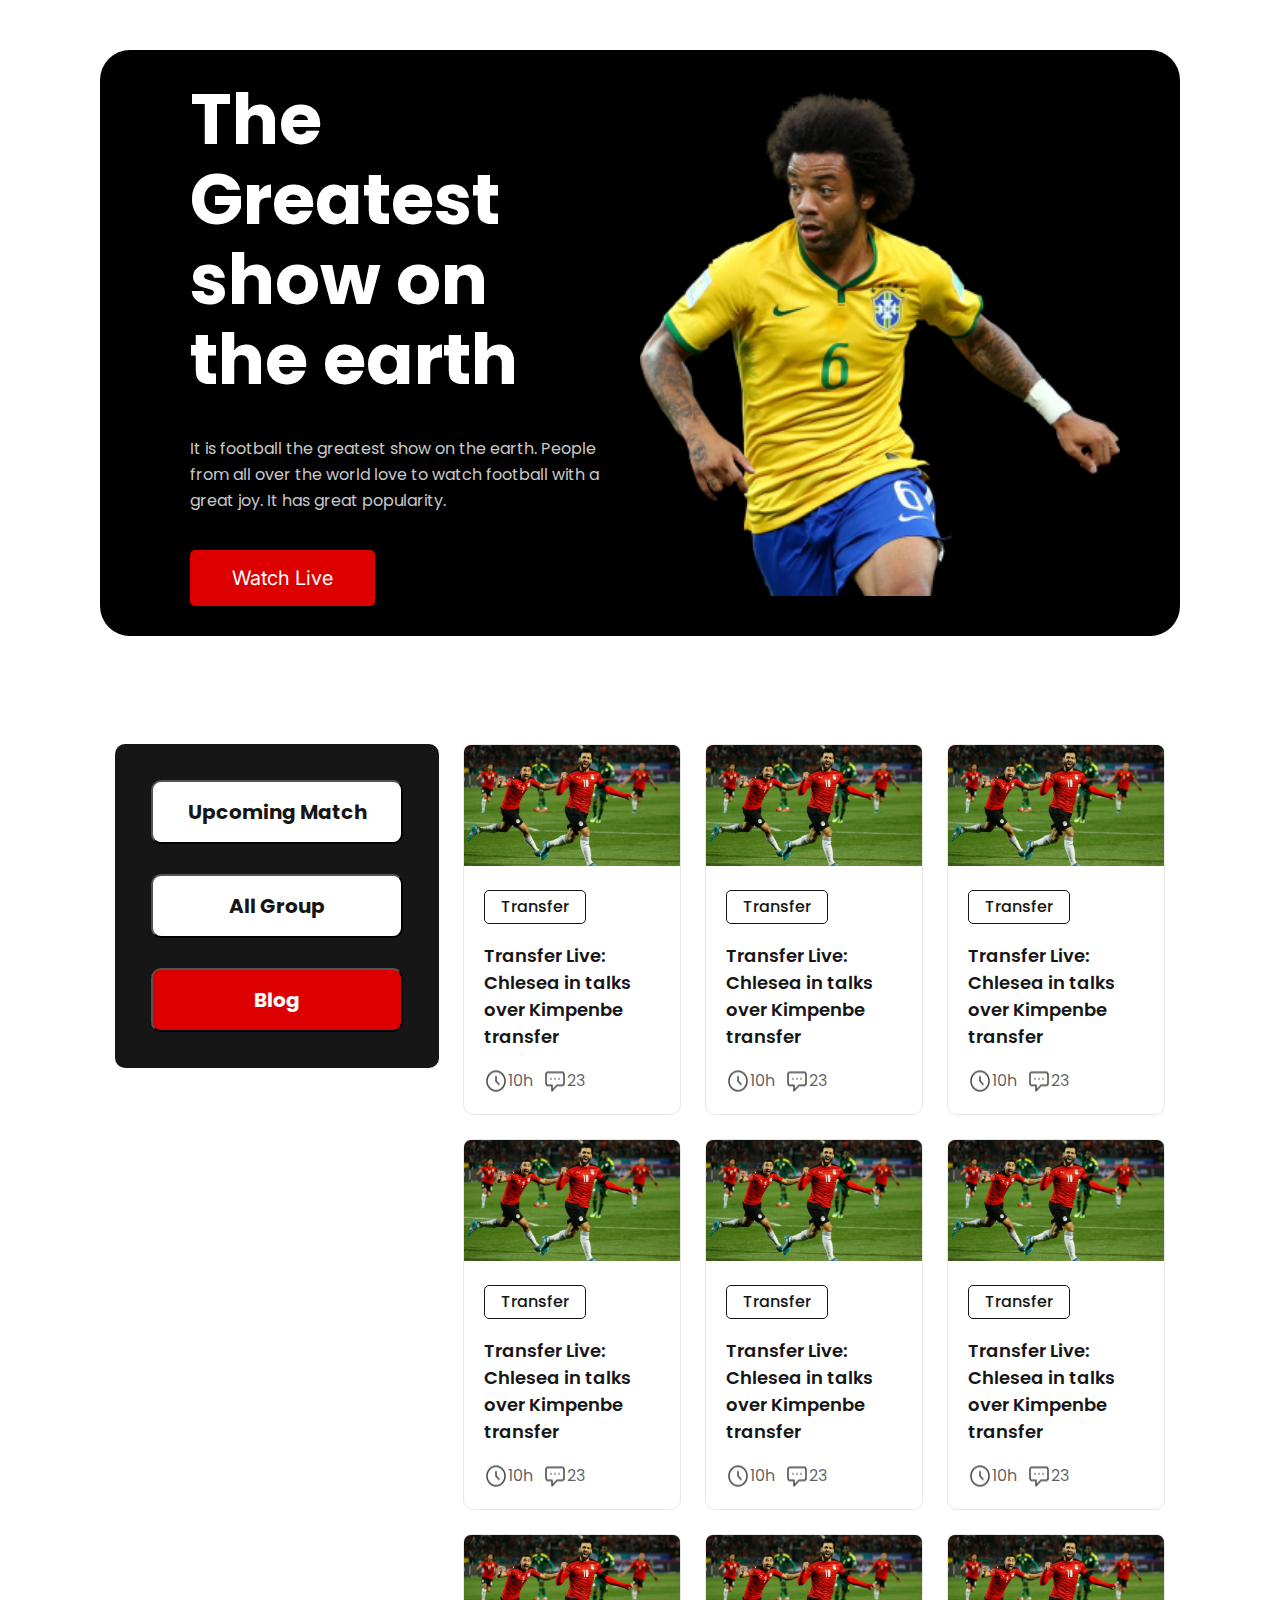
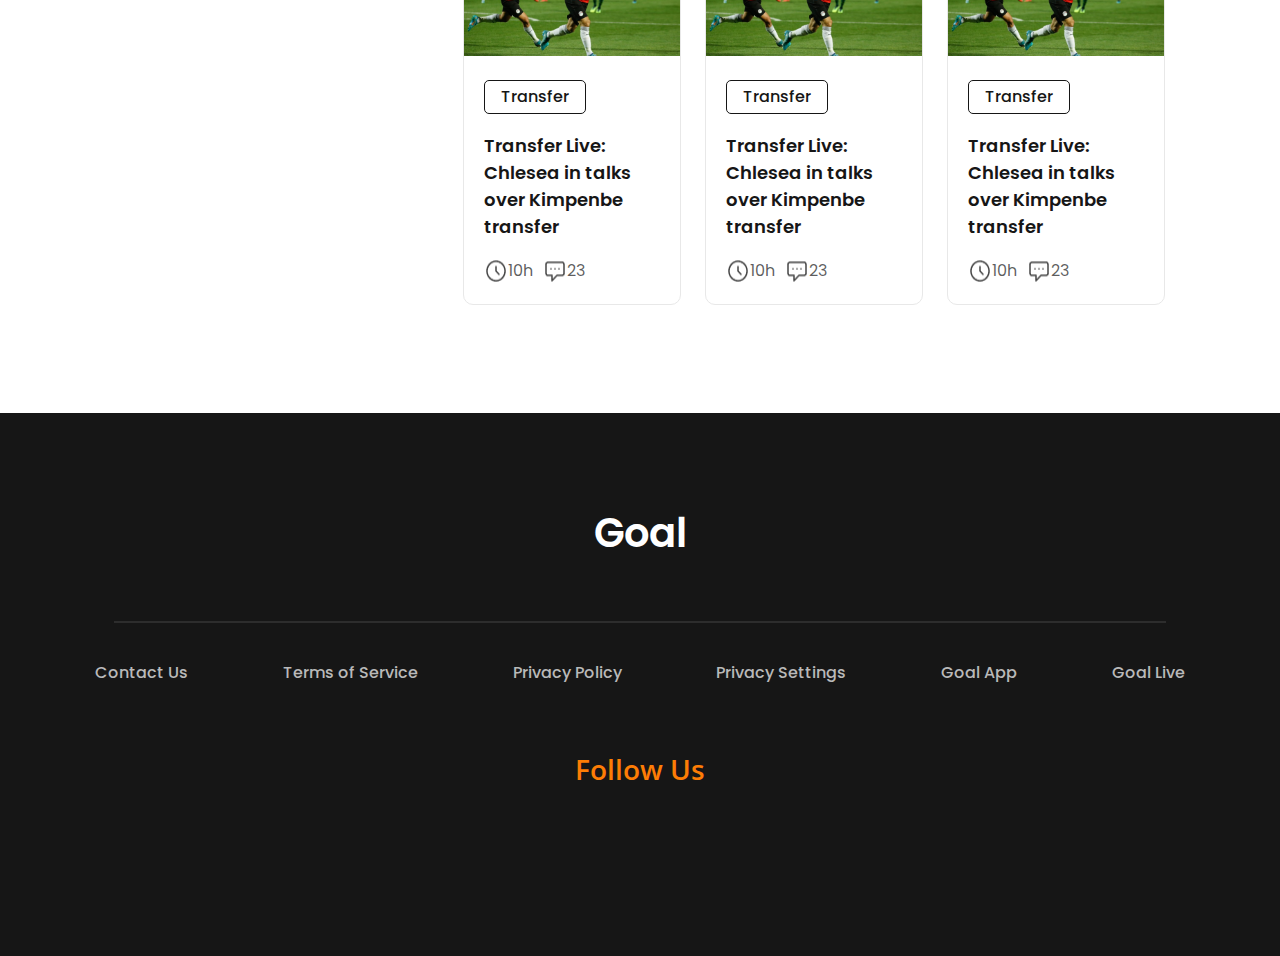
==== index.html @ 33a012c6 "first commit" ====
<!DOCTYPE html>
<html lang="en">

<head>
    <meta charset="UTF-8">
    <meta http-equiv="X-UA-Compatible" content="IE=edge">
    <meta name="viewport" content="width=device-width, initial-scale=1.0">
    <link rel="preconnect" href="https://fonts.googleapis.com">
    <link rel="preconnect" href="https://fonts.gstatic.com" crossorigin>
    <link
        href="https://fonts.googleapis.com/css2?family=Inter&family=Lobster&family=Open+Sans:ital@0;1&family=Poppins:ital@0;1&family=Roboto:ital@0;1&display=swap"
        rel="stylesheet">
    <link rel="stylesheet" href="https://cdnjs.cloudflare.com/ajax/libs/font-awesome/6.1.1/css/all.min.css"
        integrity="sha512-KfkfwYDsLkIlwQp6LFnl8zNdLGxu9YAA1QvwINks4PhcElQSvqcyVLLD9aMhXd13uQjoXtEKNosOWaZqXgel0g=="
        crossorigin="anonymous" referrerpolicy="no-referrer" />
    <link rel="stylesheet" href="blog.css">
    <title>Blogs</title>
</head>

<body>
    <header>
        <div class="header-container">
            <div class="heading">
                <h1 class="heading-title">The Greatest show on the earth</h1>
                <p class="heading-des">It is football the greatest show on the earth. People from all over the world
                    love to watch football with a great joy. It has great popularity.</p>
                <button class="watch-live-btn">Watch Live <i class="fa-solid fa-chevron-right"></i></button>
            </div>
            <div class="heading-img-container">
                <img class="banner-img" src="assets/Banner Image.png" alt="">
            </div>
        </div>
    </header>
    <main>
        <section class="details-container">
            <div class="catagory-container">
                <div class="catagory-box">
                    <div class="catagories">
                        <a class="catagory" href="upcoming.html"><button class="catagory-btn">Upcoming
                                Match</button></a>
                    </div>
                    <div class="catagories">
                        <a class="catagory" href="#"><button class="catagory-btn">All Group</button></a>
                    </div>
                    <div class="catagories">
                        <a class="catagory" href="index.html"><button id="active" class="catagory-btn">Blog</button></a>
                    </div>
                </div>
            </div>
            <div class="blog-container">
                <div class="blog">
                    <div class="blog-img-container"><img src="assets/Blog Image.png" alt="" class="blog-img"></div>
                    <div class="blog-details">
                        <button class="blog-live-btn">Transfer</button>
                        <p class="blog-des">Transfer Live: Chlesea in talks over Kimpenbe transfer</p>
                        <div class="icons">
                            <div class="icon">
                                <img src="assets/Time Icon.png" alt="">
                                <span class="icon-des">10h</span>
                            </div>
                            <div class="icon">
                                <img src="assets/Chat Icon.png" alt="">
                                <span class="icon-des">23</span>
                            </div>
                        </div>
                    </div>
                </div>
                <div class="blog">
                    <div class="blog-img-container"><img src="assets/Blog Image.png" alt="" class="blog-img"></div>
                    <div class="blog-details">
                        <button class="blog-live-btn">Transfer</button>
                        <p class="blog-des">Transfer Live: Chlesea in talks over Kimpenbe transfer</p>
                        <div class="icons">
                            <div class="icon">
                                <img src="assets/Time Icon.png" alt="">
                                <span class="icon-des">10h</span>
                            </div>
                            <div class="icon">
                                <img src="assets/Chat Icon.png" alt="">
                                <span class="icon-des">23</span>
                            </div>
                        </div>
                    </div>
                </div>
                <div class="blog">
                    <div class="blog-img-container"><img src="assets/Blog Image.png" alt="" class="blog-img"></div>
                    <div class="blog-details">
                        <button class="blog-live-btn">Transfer</button>
                        <p class="blog-des">Transfer Live: Chlesea in talks over Kimpenbe transfer</p>
                        <div class="icons">
                            <div class="icon">
                                <img src="assets/Time Icon.png" alt="">
                                <span class="icon-des">10h</span>
                            </div>
                            <div class="icon">
                                <img src="assets/Chat Icon.png" alt="">
                                <span class="icon-des">23</span>
                            </div>
                        </div>
                    </div>
                </div>
                <div class="blog">
                    <div class="blog-img-container"><img src="assets/Blog Image.png" alt="" class="blog-img"></div>
                    <div class="blog-details">
                        <button class="blog-live-btn">Transfer</button>
                        <p class="blog-des">Transfer Live: Chlesea in talks over Kimpenbe transfer</p>
                        <div class="icons">
                            <div class="icon">
                                <img src="assets/Time Icon.png" alt="">
                                <span class="icon-des">10h</span>
                            </div>
                            <div class="icon">
                                <img src="assets/Chat Icon.png" alt="">
                                <span class="icon-des">23</span>
                            </div>
                        </div>
                    </div>
                </div>
                <div class="blog">
                    <div class="blog-img-container"><img src="assets/Blog Image.png" alt="" class="blog-img"></div>
                    <div class="blog-details">
                        <button class="blog-live-btn">Transfer</button>
                        <p class="blog-des">Transfer Live: Chlesea in talks over Kimpenbe transfer</p>
                        <div class="icons">
                            <div class="icon">
                                <img src="assets/Time Icon.png" alt="">
                                <span class="icon-des">10h</span>
                            </div>
                            <div class="icon">
                                <img src="assets/Chat Icon.png" alt="">
                                <span class="icon-des">23</span>
                            </div>
                        </div>
                    </div>
                </div>
                <div class="blog">
                    <div class="blog-img-container"><img src="assets/Blog Image.png" alt="" class="blog-img"></div>
                    <div class="blog-details">
                        <button class="blog-live-btn">Transfer</button>
                        <p class="blog-des">Transfer Live: Chlesea in talks over Kimpenbe transfer</p>
                        <div class="icons">
                            <div class="icon">
                                <img src="assets/Time Icon.png" alt="">
                                <span class="icon-des">10h</span>
                            </div>
                            <div class="icon">
                                <img src="assets/Chat Icon.png" alt="">
                                <span class="icon-des">23</span>
                            </div>
                        </div>
                    </div>
                </div>
                <div class="blog hide-blog">
                    <div class="blog-img-container"><img src="assets/Blog Image.png" alt="" class="blog-img"></div>
                    <div class="blog-details">
                        <button class="blog-live-btn">Transfer</button>
                        <p class="blog-des">Transfer Live: Chlesea in talks over Kimpenbe transfer</p>
                        <div class="icons">
                            <div class="icon">
                                <img src="assets/Time Icon.png" alt="">
                                <span class="icon-des">10h</span>
                            </div>
                            <div class="icon">
                                <img src="assets/Chat Icon.png" alt="">
                                <span class="icon-des">23</span>
                            </div>
                        </div>
                    </div>
                </div>
                <div class="blog hide-blog">
                    <div class="blog-img-container"><img src="assets/Blog Image.png" alt="" class="blog-img"></div>
                    <div class="blog-details">
                        <button class="blog-live-btn">Transfer</button>
                        <p class="blog-des">Transfer Live: Chlesea in talks over Kimpenbe transfer</p>
                        <div class="icons">
                            <div class="icon">
                                <img src="assets/Time Icon.png" alt="">
                                <span class="icon-des">10h</span>
                            </div>
                            <div class="icon">
                                <img src="assets/Chat Icon.png" alt="">
                                <span class="icon-des">23</span>
                            </div>
                        </div>
                    </div>
                </div>
                <div class="blog hide-blog">
                    <div class="blog-img-container"><img src="assets/Blog Image.png" alt="" class="blog-img"></div>
                    <div class="blog-details">
                        <button class="blog-live-btn">Transfer</button>
                        <p class="blog-des">Transfer Live: Chlesea in talks over Kimpenbe transfer</p>
                        <div class="icons">
                            <div class="icon">
                                <img src="assets/Time Icon.png" alt="">
                                <span class="icon-des">10h</span>
                            </div>
                            <div class="icon">
                                <img src="assets/Chat Icon.png" alt="">
                                <span class="icon-des">23</span>
                            </div>
                        </div>
                    </div>
                </div>
            </div>
            <div class="view-all">
                <button class="watch-live-btn">View All</button>
            </div>
        </section>
    </main>
    <footer class="footer">
        <div class="goal">
            <h2 class="goal-txt">Goal</h2>
        </div>
        <hr class="line">
        <div class="details-box">
            <span>Contact Us</span>
            <span>Terms of Service</span>
            <span>Privacy Policy</span>
            <span>Privacy Settings</span>
            <span>Goal App</span>
            <span>Goal Live</span>
        </div>
        <div class="following">
            <div>
                <h3 class="follow-txt">Follow Us</h3>
            </div>
            <div class="sites">
                <a href="https://www.facebook.com/" target="_blank"><i class="fa-brands fa-facebook"></i></a>
                <a href="https://www.instagram.com/" target="_blank"><i class="fa-brands fa-instagram-square"></i></a>
                <a href="https://twitter.com/" target="_blank"><i class="fa-brands fa-twitter"></i></a>
            </div>
        </div>
    </footer>
</body>

</html>
---- blog.css ----
body {
    margin: 0;
    padding: 0;
}

#active {
    color: white;
    background-color: #DD0000;
}

.header-container {
    width: 75%;
    height: 80%;
    margin: 50px auto;
    display: grid;
    grid-template-columns: repeat(2, 1fr);
    background-color: black;
    justify-content: center;
    align-items: center;
    color: white;
    border-radius: 30px;
    padding: 0 60px;
}

.heading {
    max-width: 100%;
    padding: 30px;
}

.heading-title {
    font-family: "Poppins";
    font-style: normal;
    font-weight: 700;
    font-size: 70px;
    line-height: 80px;
    margin: 0px;
}

.heading-des {
    font-family: "Poppins";
    font-style: normal;
    font-weight: 400;
    line-height: 26px;
    margin: 36px 0px;
    color: rgba(255, 255, 255, 0.8);
}

.watch-live-btn {
    width: 185px;
    height: 56px;
    background-color: #DD0000;
    border-radius: 5px;
    padding: 16px 28px;
    font-family: "Inter";
    font-style: normal;
    font-weight: 400;
    font-size: 20px;
    line-height: 23px;
    color: white;
    text-align: center;
    border: 0;
}

.heading-img-container {
    display: flex;
    justify-content: center;
    align-items: center;
}

.banner-img {
    width: 100%;
    max-height: 100%;
}

.details-container {
    width: 82%;
    margin: 108px auto;
    display: grid;
    grid-template-columns: 324px 1fr;
    gap: 24px
}

.catagory-container {
    width: 324px;
    height: 324px;
    background: #161616;
    border-radius: 10px;
}

.catagory-box {
    display: grid;
    grid-template-rows: repeat(3, 1fr);
    gap: 30px;
    justify-content: center;
    align-items: center;
    width: 252px;
    height: 252px;
    margin: 36px auto;
}

.catagories {
    display: flex;
    justify-content: center;
    align-items: center;
}

.catagory {
    text-decoration: none;
}

.catagory-btn {
    width: 252px;
    height: 64px;
    background-color: #FFFFFF;
    border-radius: 10px;
    font-family: 'Poppins';
    font-style: normal;
    font-weight: 700;
    font-size: 20px;
    line-height: 30px;
    color: #161616;
    cursor: pointer;
}

.blog-container {
    display: grid;
    grid-template-columns: repeat(3, 1fr);
    gap: 24px;
}

.blog {
    border: 1px solid #E8E8E8;
    border-radius: 10px;
}

.blog-img {
    width: 100%;
}

.blog-details {
    padding: 20px;
}

.blog-live-btn {
    font-family: 'Poppins';
    font-style: normal;
    font-weight: 500;
    font-size: 16px;
    line-height: 24px;
    color: #161616;
    box-sizing: border-box;
    border: 1px solid #161616;
    border-radius: 5px;
    background-color: white;
    padding: 4px 16px;
}

.blog-des {
    font-family: 'Poppins';
    font-style: normal;
    font-weight: 600;
    font-size: 18px;
    line-height: 27px;
    color: #161616;
}

.icons {
    display: grid;
    grid-template-columns: 1fr 2fr;
}

.icon {
    display: flex;
}

.icon-des {
    font-family: 'Poppins';
    font-style: normal;
    font-weight: 400;
    font-size: 16px;
    line-height: 26px;
    color: rgba(22, 22, 22, 0.7);
}

.view-all {
    display: none;
}

.footer {
    background-color: #161616;
    color: white;
    width: 100%;
    margin: 0px;
}

.goal {
    padding: 50px 0;
}

.goal-txt {
    font-family: 'Poppins';
    font-style: normal;
    font-weight: 600;
    font-size: 40px;
    line-height: 60px;
    text-align: center;
    color: #FFFFFF;
    margin-top: 40px;
    margin-bottom: 0px;
}

.line {
    width: 82%;
    border: 1px solid rgba(255, 255, 255, 0.1);
}

.details-box {
    margin-top: 24px;
    display: flex;
    justify-content: space-evenly;
    font-family: 'Poppins';
    font-style: normal;
    font-weight: 500;
    font-size: 16px;
    line-height: 52px;
    font-feature-settings: 'liga' off;
    color: #B9B9B9;
}

.following {
    margin-top: 50px;
    padding-bottom: 80px;
    text-align: center;
}

.follow-txt {
    font-family: 'Open Sans';
    font-style: normal;
    font-weight: 600;
    font-size: 28px;
    line-height: 40px;
    text-align: center;
    color: #fd7d05;
    margin-bottom: 36px;
}

.fa-brands {
    text-decoration: none;
    font-size: 44px;
    color: whitesmoke;
    margin: 5px 15px;
}

@media screen and (max-width: 576px) {
    header {
        display: flex;
        justify-content: center;
        margin-top: 15px;
    }

    .header-container {
        width: 90%;
        height: 88%;
        display: flex;
        flex-direction: column;
        margin: 0;
        padding: 0;
        align-items: center;
        justify-content: center;
    }

    .heading {
        display: flex;
        flex-direction: column;
        justify-content: center;
        align-items: center;
        margin-top: 18px;
    }

    .heading-title {
        font-size: 42px;
        line-height: 48px;
        text-align: center;
        padding: 0 15px;
    }

    .heading-des {
        font-size: 14px;
        line-height: 24px;
        text-align: center;
        color: rgba(255, 255, 255, 0.8);
    }

    .details-container {
        width: 90%;
        display: flex;
        flex-direction: column;
        align-items: center;
        justify-content: center;
        margin-top: 15px;
    }

    .catagory-container {
        background-color: white;
    }

    .catagory-btn {
        border: 2px solid #E8E8E8;
    }

    .blog-container {
        display: flex;
        flex-direction: column;
    }

    .details-box {
        flex-direction: column;
        justify-content: center;
        align-items: center;
    }
}


@media screen and (min-width: 577px) and (max-width: 768px) {
    header {
        display: flex;
        justify-content: center;
        margin-top: 35px;
    }

    .header-container {
        width: 90%;
        height: 90%;
        margin: 0 auto;
        padding: 0;
    }

    .heading {
        display: flex;
        flex-direction: column;
        justify-content: center;
        margin-top: 18px;
    }

    .heading-title {
        font-size: 40px;
        line-height: 50px;
    }

    .heading-des {
        font-size: 14px;
        line-height: 24px;
        margin: 10px 0;
    }

    .details-container {
        width: 90%;
        display: flex;
        flex-direction: column;
        justify-content: center;
        align-items: center;
        margin: 0 auto;
    }

    .catagory-container {
        width: 100%;
        height: 144px;
        background-color: white;
    }

    .catagory-box {
        width: 100%;
        height: 64px;
        display: flex;
        justify-content: space-around;
        align-items: center;
    }

    .catagory-btn {
        width: 200px;
        height: 64px;
    }

    .blog-container {
        display: grid;
        grid-template-columns: repeat(2, 1fr);
        width: 100%;
    }

    .hide-blog{
        display: none;
    }
    .view-all{
        display: block;
        margin-top: 20px;
        margin-bottom: 20px;
    }
    .footer{
        margin-top: 48px;
    }
    .details-box {
        width: 82%;
        display: flex;
        flex-wrap: wrap;
        justify-content: center;
        align-items: center;
        margin: 24px auto;
        gap: 32px;
    }

    .follow-txt {
        margin-top: 0;
    }
}
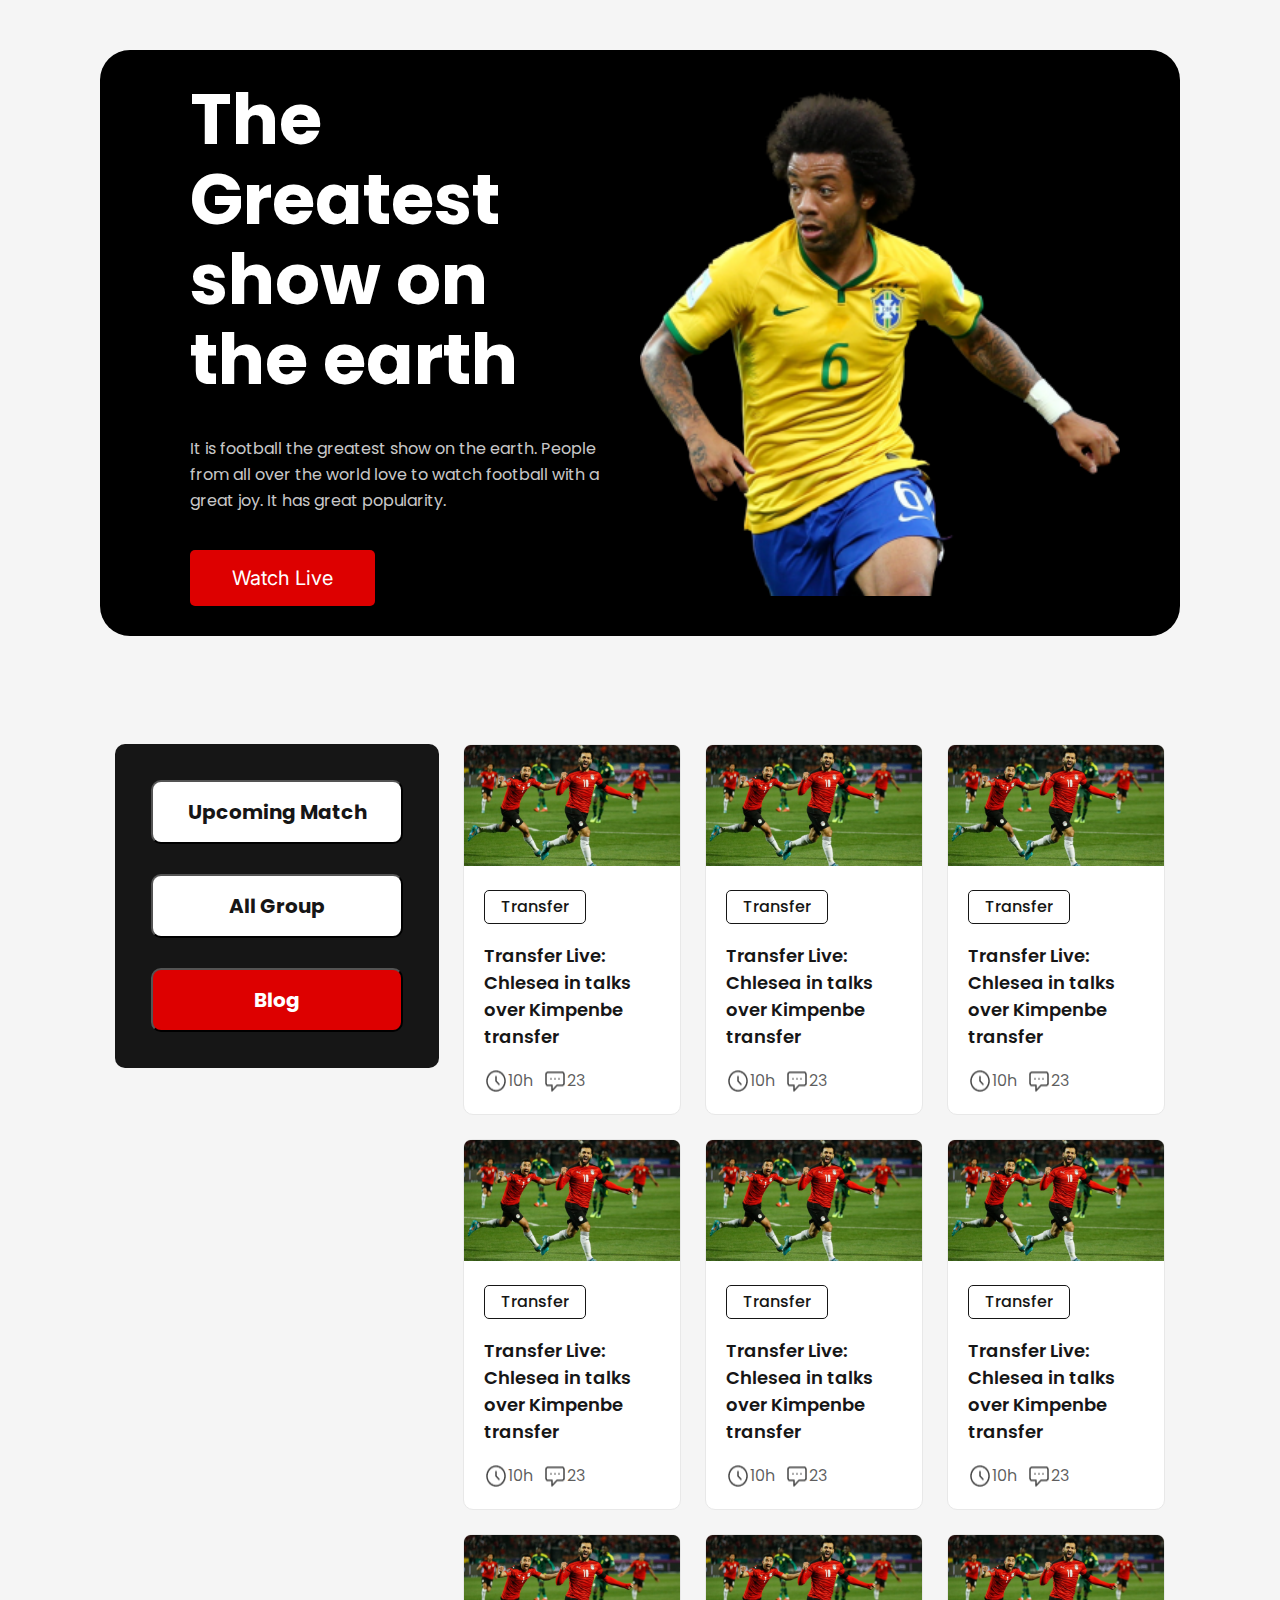
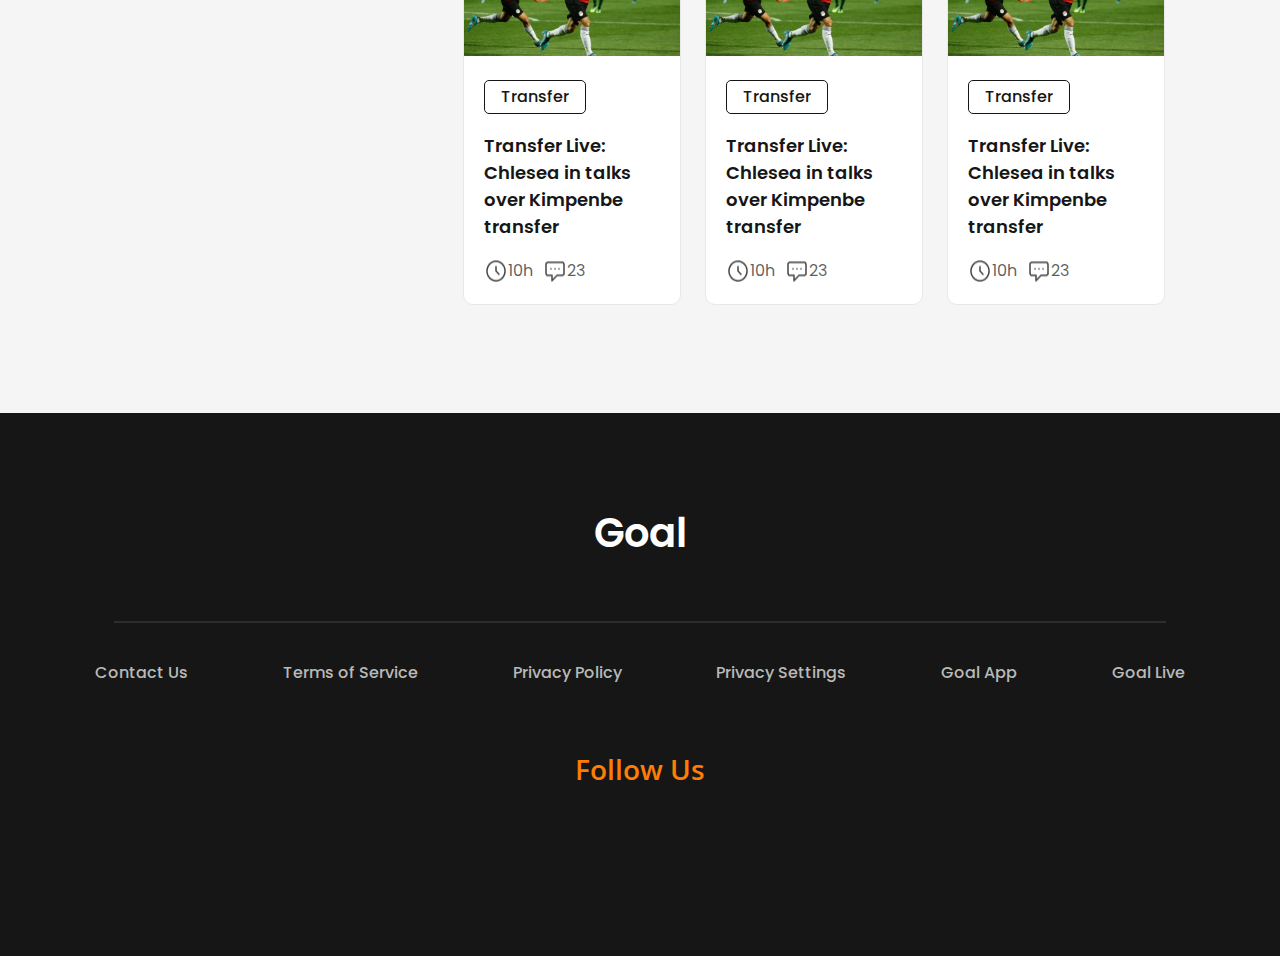
==== commit ea033b4f: "comment added" ====
--- a/index.html
+++ b/index.html
@@ -18,6 +18,7 @@
 </head>
 
 <body>
+    <!-- Heading Banner -->
     <header>
         <div class="header-container">
             <div class="heading">
@@ -33,6 +34,7 @@
     </header>
     <main>
         <section class="details-container">
+            <!-- Page Navigation -->
             <div class="catagory-container">
                 <div class="catagory-box">
                     <div class="catagories">
@@ -47,6 +49,7 @@
                     </div>
                 </div>
             </div>
+            <!-- Blogs -->
             <div class="blog-container">
                 <div class="blog">
                     <div class="blog-img-container"><img src="assets/Blog Image.png" alt="" class="blog-img"></div>
@@ -207,6 +210,7 @@
             </div>
         </section>
     </main>
+    <!-- Footer Part -->
     <footer class="footer">
         <div class="goal">
             <h2 class="goal-txt">Goal</h2>
@@ -224,6 +228,7 @@
             <div>
                 <h3 class="follow-txt">Follow Us</h3>
             </div>
+            <!-- Extra Icons Link -->
             <div class="sites">
                 <a href="https://www.facebook.com/" target="_blank"><i class="fa-brands fa-facebook"></i></a>
                 <a href="https://www.instagram.com/" target="_blank"><i class="fa-brands fa-instagram-square"></i></a>
--- a/blog.css
+++ b/blog.css
@@ -1,6 +1,13 @@
 body {
     margin: 0;
     padding: 0;
+    background-color: whitesmoke;
+}
+
+/* animation */
+
+.header-container:hover .banner-img {
+    transform: scale(1.2);
 }
 
 #active {
@@ -70,6 +77,7 @@
 .banner-img {
     width: 100%;
     max-height: 100%;
+    transition: transform 0.6s ease-in-out 0.1s;
 }
 
 .details-container {
@@ -131,6 +139,7 @@
 .blog {
     border: 1px solid #E8E8E8;
     border-radius: 10px;
+    background-color: white;
 }
 
 .blog-img {
@@ -251,6 +260,8 @@
     margin: 5px 15px;
 }
 
+/* mobile view  */
+
 @media screen and (max-width: 576px) {
     header {
         display: flex;
@@ -320,6 +331,7 @@
     }
 }
 
+/* tablet view  */
 
 @media screen and (min-width: 577px) and (max-width: 768px) {
     header {
@@ -365,7 +377,7 @@
     .catagory-container {
         width: 100%;
         height: 144px;
-        background-color: white;
+        background-color: whitesmoke;
     }
 
     .catagory-box {
@@ -387,17 +399,20 @@
         width: 100%;
     }
 
-    .hide-blog{
+    .hide-blog {
         display: none;
     }
-    .view-all{
+
+    .view-all {
         display: block;
         margin-top: 20px;
         margin-bottom: 20px;
     }
-    .footer{
+
+    .footer {
         margin-top: 48px;
     }
+
     .details-box {
         width: 82%;
         display: flex;
